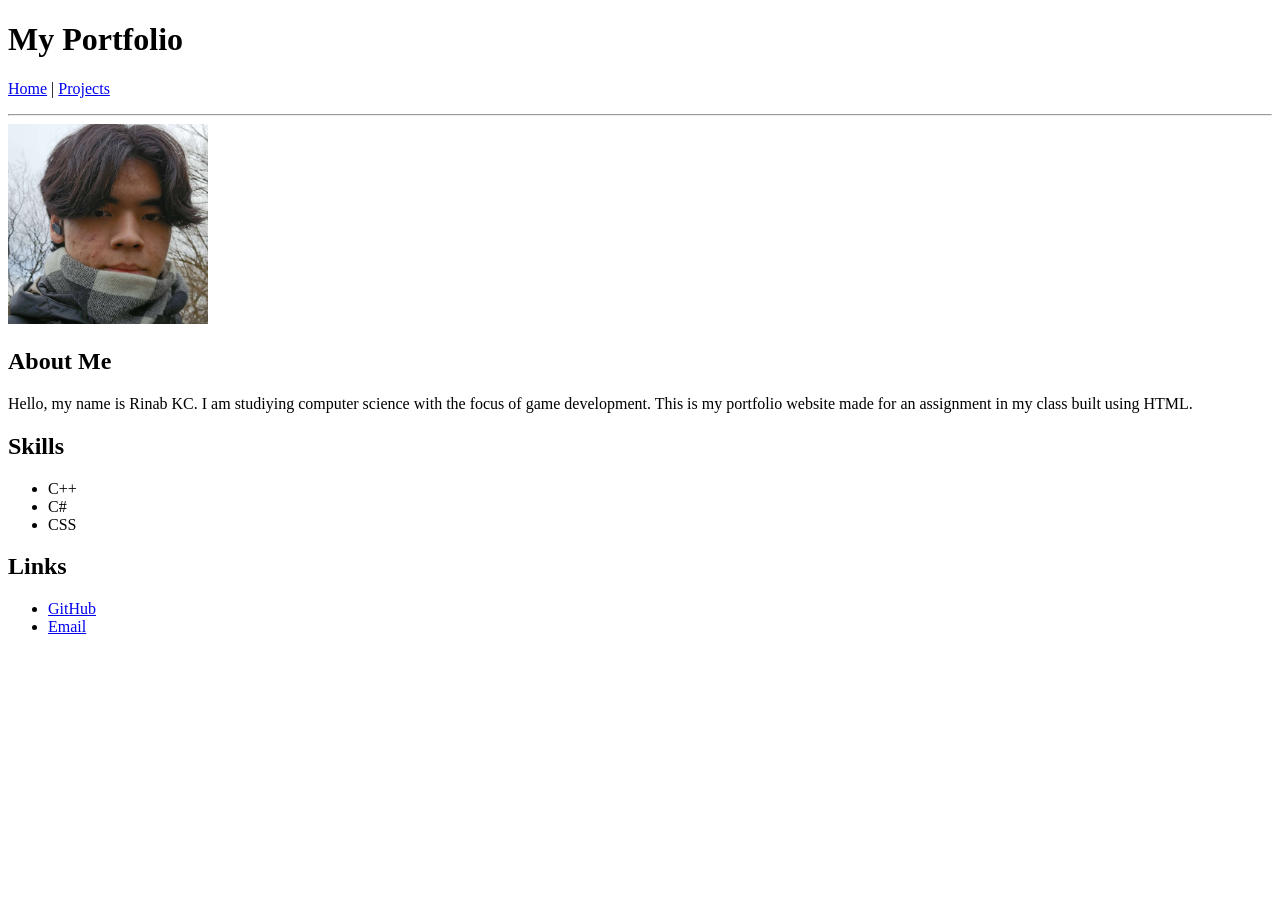
==== index.html @ f9da62ab "Rename port.html to index.html" ====
<!DOCTYPE html>
<html>
<head>
<title>My Portfolio</title>
</head>
<body>

<h1>My Portfolio</h1>

<p><a href="index.html">Home</a> | <a href="projects.html">Projects</a></p>

<hr>

<img src="Screenshot_20251001_205351_Gallery.jpg" width="200" height="200">

<h2>About Me</h2>
<p>Hello, my name is Rinab KC. I am studiying computer science with the focus of game development. This is my portfolio website made for an assignment in my class built using HTML.</p>

<h2>Skills</h2>
<ul>
  <li>C++</li>
  <li>C#</li>
  <li>CSS</li>
</ul>

<h2>Links</h2>
<ul>
  <li><a href="https://github.com/alpacoloco">GitHub</a></li>
  <li><a href="mailto:kc4087@vandals.uidaho.edu">Email</a></li>
</ul>

</body>
</html>
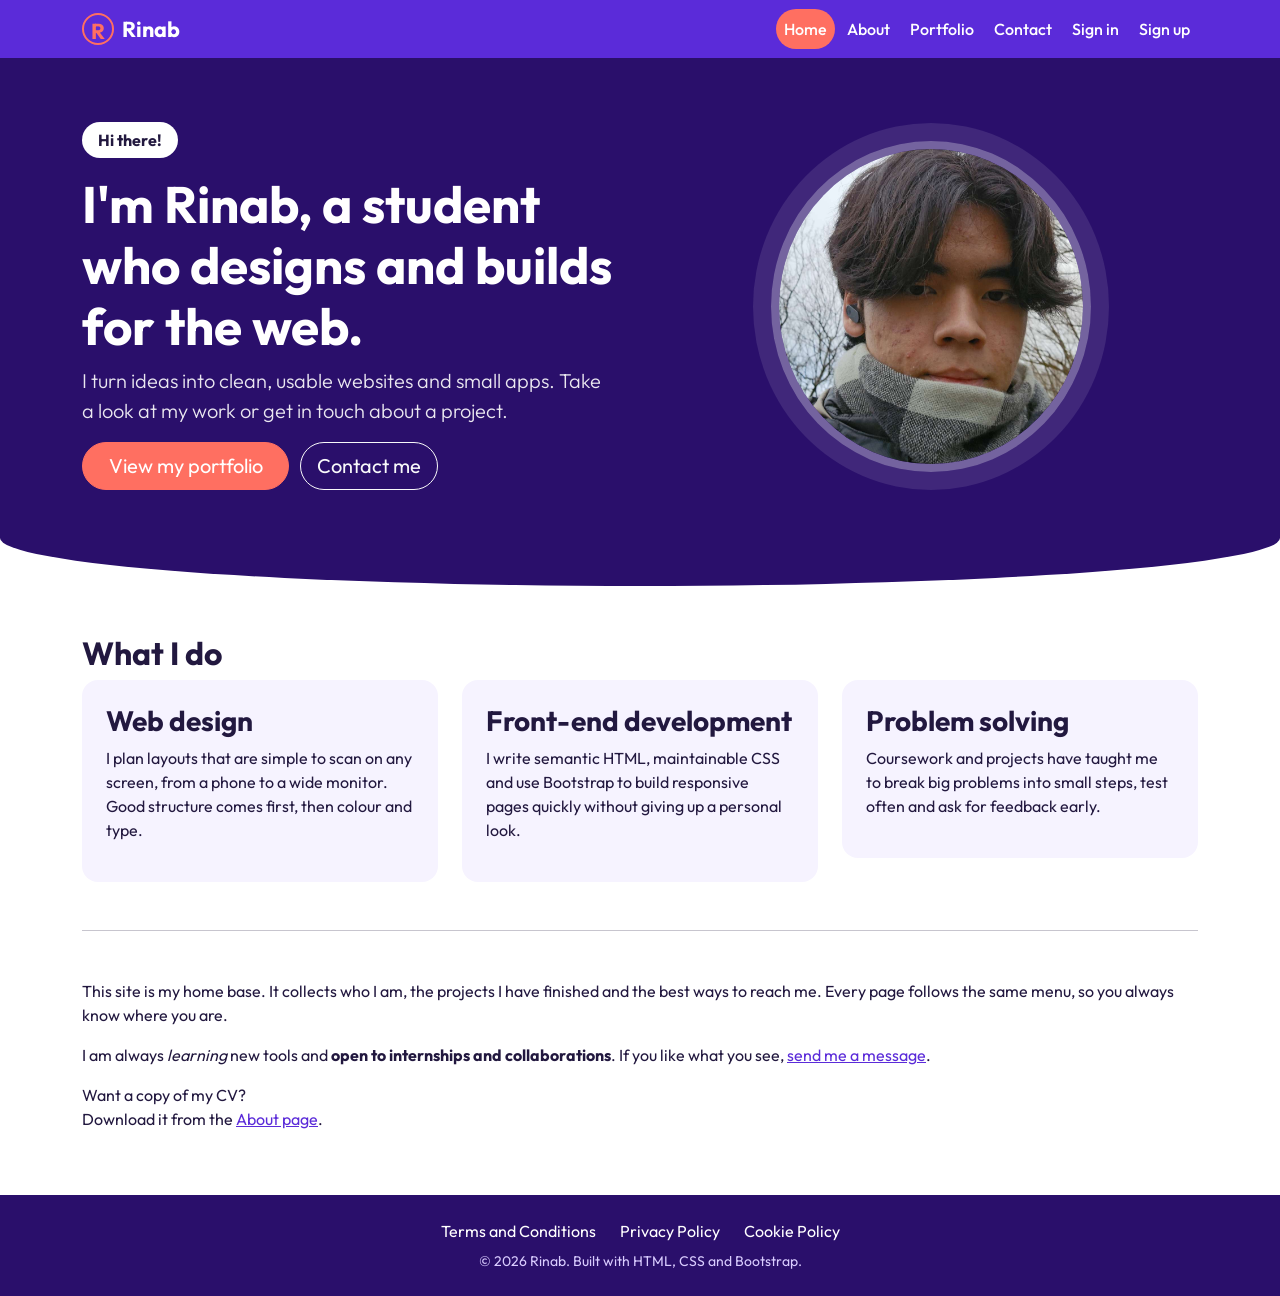
==== commit 0a5b47b1: "Add files via upload" ====
--- a/index.html
+++ b/index.html
@@ -1,33 +1,60 @@
-<!DOCTYPE html>
-<html>
+<html lang="en">
 <head>
-<title>My Portfolio</title>
+<meta charset="UTF-8">
+<meta name="viewport" content="width=device-width, initial-scale=1">
+<meta name="description" content="Rinab's personal portfolio website">
+<title>Home | Rinab</title>
+<link href="https://cdn.jsdelivr.net/npm/bootstrap@5.3.3/dist/css/bootstrap.min.css" rel="stylesheet">
+<link rel="preconnect" href="https://fonts.googleapis.com">
+<link href="https://fonts.googleapis.com/css2?family=Outfit:wght@400;500;600;700&display=swap" rel="stylesheet">
+<link href="style.css" rel="stylesheet">
 </head>
 <body>
-
-<h1>My Portfolio</h1>
-
-<p><a href="index.html">Home</a> | <a href="projects.html">Projects</a></p>
-
-<hr>
-
-<img src="Screenshot_20251001_205351_Gallery.jpg" width="200" height="200">
-
-<h2>About Me</h2>
-<p>Hello, my name is Rinab KC. I am studiying computer science with the focus of game development. This is my portfolio website made for an assignment in my class built using HTML.</p>
-
-<h2>Skills</h2>
-<ul>
-  <li>C++</li>
-  <li>C#</li>
-  <li>CSS</li>
-</ul>
-
-<h2>Links</h2>
-<ul>
-  <li><a href="https://github.com/alpacoloco">GitHub</a></li>
-  <li><a href="mailto:kc4087@vandals.uidaho.edu">Email</a></li>
-</ul>
-
+<header class="site-header">
+<nav class="navbar navbar-expand-lg navbar-dark">
+<div class="container">
+<a class="navbar-brand" href="index.html"><span class="logo-mark">R</span> Rinab</a>
+<button class="navbar-toggler" type="button" data-bs-toggle="collapse" data-bs-target="#menu" aria-controls="menu" aria-expanded="false" aria-label="Toggle menu"><span class="navbar-toggler-icon"></span></button>
+<div class="collapse navbar-collapse" id="menu"><ul class="navbar-nav ms-auto gap-lg-1"><li class="nav-item"><a class="nav-link active" href="index.html" aria-current="page">Home</a></li><li class="nav-item"><a class="nav-link" href="about.html">About</a></li><li class="nav-item"><a class="nav-link" href="portfolio.html">Portfolio</a></li><li class="nav-item"><a class="nav-link" href="contact.html">Contact</a></li><li class="nav-item"><a class="nav-link" href="signin.html">Sign in</a></li><li class="nav-item"><a class="nav-link" href="signup.html">Sign up</a></li></ul></div>
+</div>
+</nav>
+</header>
+<main>
+<section class="hero">
+<div class="container">
+<div class="row align-items-center g-5">
+<div class="col-lg-6">
+<p class="hero-hello"><span class="badge rounded-pill">Hi there!</span></p>
+<h1>I'm Rinab, a student who designs and builds for the web.</h1>
+<p class="lead">I turn ideas into clean, usable websites and small apps. Take a look at my work or get in touch about a project.</p>
+<a class="btn btn-coral btn-lg me-2" href="portfolio.html">View my portfolio</a>
+<a class="btn btn-outline-light btn-lg" href="contact.html">Contact me</a>
+</div>
+<div class="col-lg-6 text-center"><img class="avatar" src="Screenshot_20251001_205351_Gallery.jpg" alt="Rinab"><circle cx="100" cy="100" r="100" fill="#ff7a6b"/><circle cx="100" cy="80" r="34" fill="#fff"/><path d="M36 175c8-40 40-58 64-58s56 18 64 58a100 100 0 0 1-128 0z" fill="#fff"/></svg></div>
+</div>
+</div>
+</section>
+<section class="py-5">
+<div class="container">
+<h2>What I do</h2>
+<div class="row g-4">
+<article class="col-md-4"><div class="card-soft"><h3>Web design</h3><p>I plan layouts that are simple to scan on any screen, from a phone to a wide monitor. Good structure comes first, then colour and type.</p></div></article>
+<article class="col-md-4"><div class="card-soft"><h3>Front-end development</h3><p>I write semantic HTML, maintainable CSS and use Bootstrap to build responsive pages quickly without giving up a personal look.</p></div></article>
+<article class="col-md-4"><div class="card-soft"><h3>Problem solving</h3><p>Coursework and projects have taught me to break big problems into small steps, test often and ask for feedback early.</p></div></article>
+</div>
+<hr class="my-5">
+<p>This site is my home base. It collects who I am, the projects I have finished and the best ways to reach me. Every page follows the same menu, so you always know where you are.</p>
+<p>I am always <em>learning</em> new tools and <strong>open to internships and collaborations</strong>. If you like what you see, <a href="contact.html">send me a message</a>.</p>
+<p>Want a copy of my CV?<br>Download it from the <a href="about.html">About page</a>.</p>
+</div>
+</section>
+</main>
+<footer class="site-footer">
+<div class="container text-center">
+<ul class="list-inline mb-2"><li class="list-inline-item"><a class="footer-link" href="terms.html">Terms and Conditions</a></li><li class="list-inline-item"><a class="footer-link" href="privacy.html">Privacy Policy</a></li><li class="list-inline-item"><a class="footer-link" href="cookies.html">Cookie Policy</a></li></ul>
+<p class="mb-0"><small>&copy; 2026 Rinab. Built with HTML, CSS and Bootstrap.</small></p>
+</div>
+</footer>
+<script src="https://cdn.jsdelivr.net/npm/bootstrap@5.3.3/dist/js/bootstrap.bundle.min.js"></script>
 </body>
 </html>
--- a/style.css
+++ b/style.css
@@ -0,0 +1,35 @@
+.site-header,
+.hero,
+.page-banner {
+  background: #5b2bd9;
+}
+:root{--violet:#5b2bd9;--violet-dark:#2a0f6b;--coral:#ff6f61;--ink:#22183f;--soft:#f6f3ff}
+body{font-family:'Outfit',system-ui,sans-serif;color:var(--ink);background:#fff;display:flex;flex-direction:column;min-height:100vh}
+main{flex:1}
+h1,h2,h3{font-weight:700;line-height:1.2}
+a{color:var(--violet)}
+.site-header{background:linear-gradient(135deg,var(--violet),var(--violet))}
+.navbar-brand{font-weight:700;font-size:1.35rem;display:flex;align-items:center;gap:.5rem}
+.logo-mark{display:inline-grid;place-items:center;width:2rem;height:2rem;border-radius:50%;border:2px solid var(--coral);color:var(--coral)}
+.navbar .nav-link{color:#fff;font-weight:500;padding:.5rem 1rem;border-radius:2rem}
+.navbar .nav-link:hover{background:rgba(255,255,255,.15)}
+.navbar .nav-link.active{background:var(--coral);color:#fff}
+.hero,.page-banner{background:linear-gradient(135deg,var(--violet-dark),var(--violet-dark) 100%,#8a55f0);color:#fff}
+.hero{padding:4rem 0 6rem;border-radius:0 0 50% 50%/0 0 3rem 3rem}
+.hero h1{font-size:clamp(2rem,4.5vw,3.2rem)}
+.hero .lead{max-width:34rem;opacity:.9}
+.hero-hello .badge{background:#fff;color:var(--ink);font-size:1rem;padding:.6rem 1rem}
+.avatar{width:min(320px,80%);border:8px solid rgba(255,255,255,.35);border-radius:50%;box-shadow:0 0 0 18px rgba(255,255,255,.1)}
+.page-banner{padding:3rem 0}
+.page-banner h1{font-size:2.4rem}
+.btn-coral{background:var(--coral);border-color:var(--coral);color:#fff;border-radius:2rem;padding-inline:1.6rem}
+.btn-coral:hover,.btn-coral:focus{background:#e85a4c;border-color:#e85a4c;color:#fff}
+.btn-outline-light{border-radius:2rem}
+.card-soft{background:var(--soft);border-radius:1rem;padding:1.5rem}
+.thumb{height:130px;border-radius:.75rem;margin-bottom:1rem;background:linear-gradient(135deg,var(--violet),var(--violet));color:#fff;display:grid;place-items:center;font-size:3rem;font-weight:700}
+.legal{max-width:46rem}
+.site-footer{background:var(--violet-dark);color:#d9ccff;padding:1.5rem 0}
+.footer-link{color:#fff;text-decoration:none;padding:.25rem .5rem;border-radius:.5rem}
+.footer-link:hover{text-decoration:underline}
+.footer-link.active{background:var(--coral)}
+:focus-visible{outline:3px solid var(--coral);outline-offset:2px}
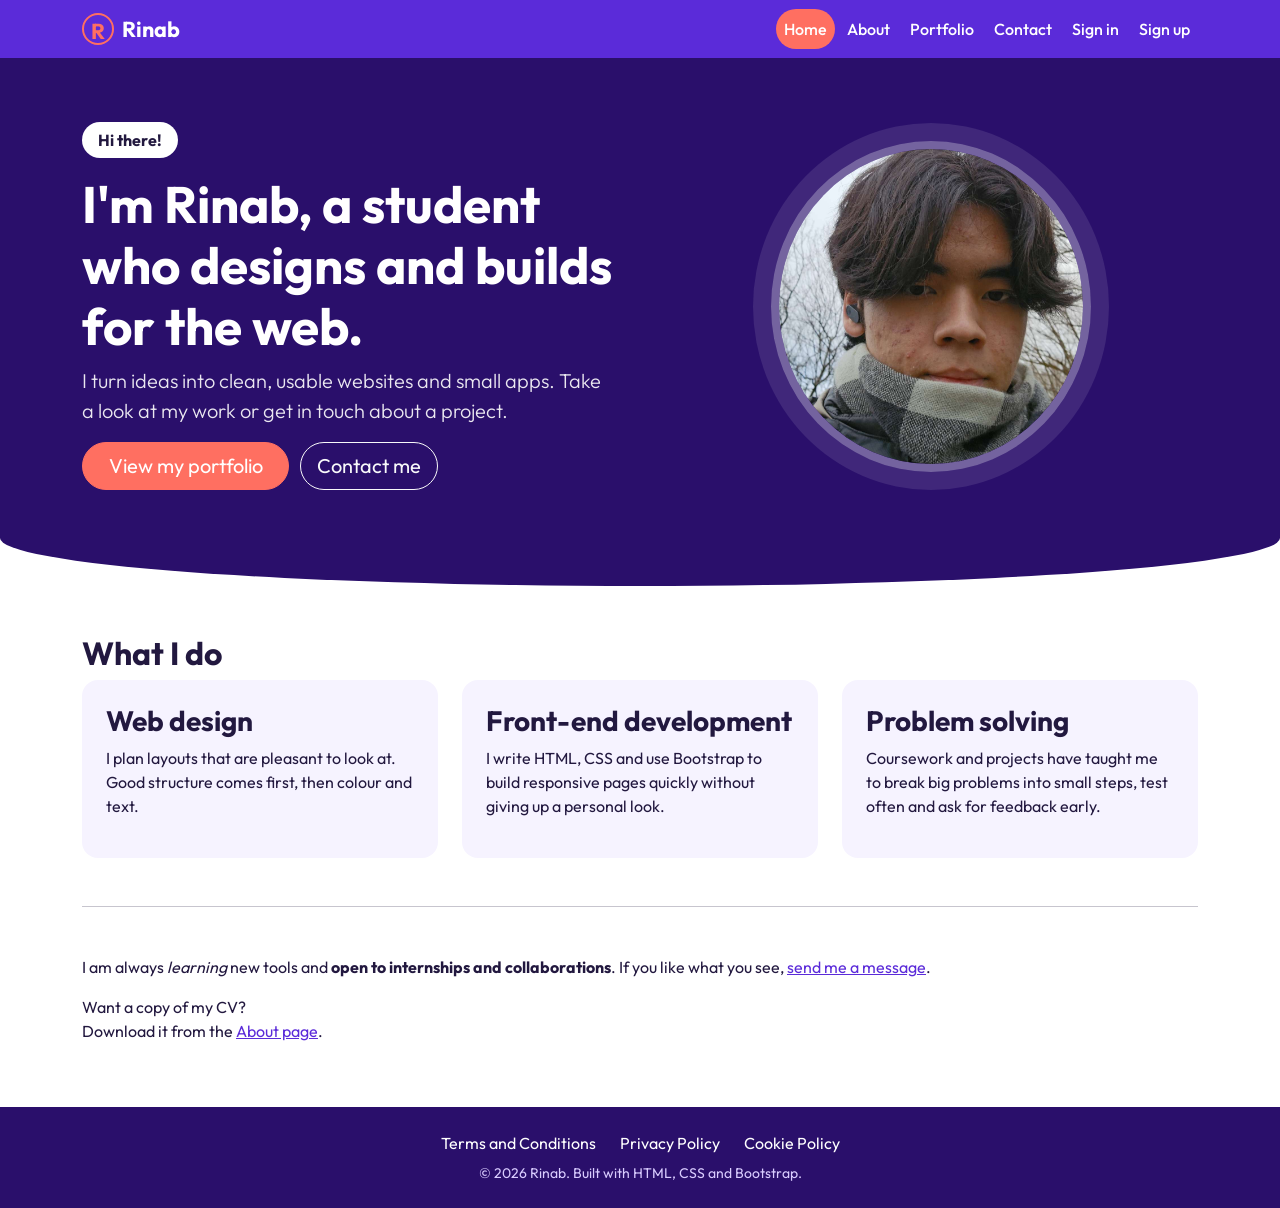
==== commit 180b9909: "Update index.html" ====
--- a/index.html
+++ b/index.html
@@ -38,12 +38,11 @@
 <div class="container">
 <h2>What I do</h2>
 <div class="row g-4">
-<article class="col-md-4"><div class="card-soft"><h3>Web design</h3><p>I plan layouts that are simple to scan on any screen, from a phone to a wide monitor. Good structure comes first, then colour and type.</p></div></article>
-<article class="col-md-4"><div class="card-soft"><h3>Front-end development</h3><p>I write semantic HTML, maintainable CSS and use Bootstrap to build responsive pages quickly without giving up a personal look.</p></div></article>
+<article class="col-md-4"><div class="card-soft"><h3>Web design</h3><p>I plan layouts that are pleasant to look at. Good structure comes first, then colour and text.</p></div></article>
+<article class="col-md-4"><div class="card-soft"><h3>Front-end development</h3><p>I write HTML, CSS and use Bootstrap to build responsive pages quickly without giving up a personal look.</p></div></article>
 <article class="col-md-4"><div class="card-soft"><h3>Problem solving</h3><p>Coursework and projects have taught me to break big problems into small steps, test often and ask for feedback early.</p></div></article>
 </div>
 <hr class="my-5">
-<p>This site is my home base. It collects who I am, the projects I have finished and the best ways to reach me. Every page follows the same menu, so you always know where you are.</p>
 <p>I am always <em>learning</em> new tools and <strong>open to internships and collaborations</strong>. If you like what you see, <a href="contact.html">send me a message</a>.</p>
 <p>Want a copy of my CV?<br>Download it from the <a href="about.html">About page</a>.</p>
 </div>
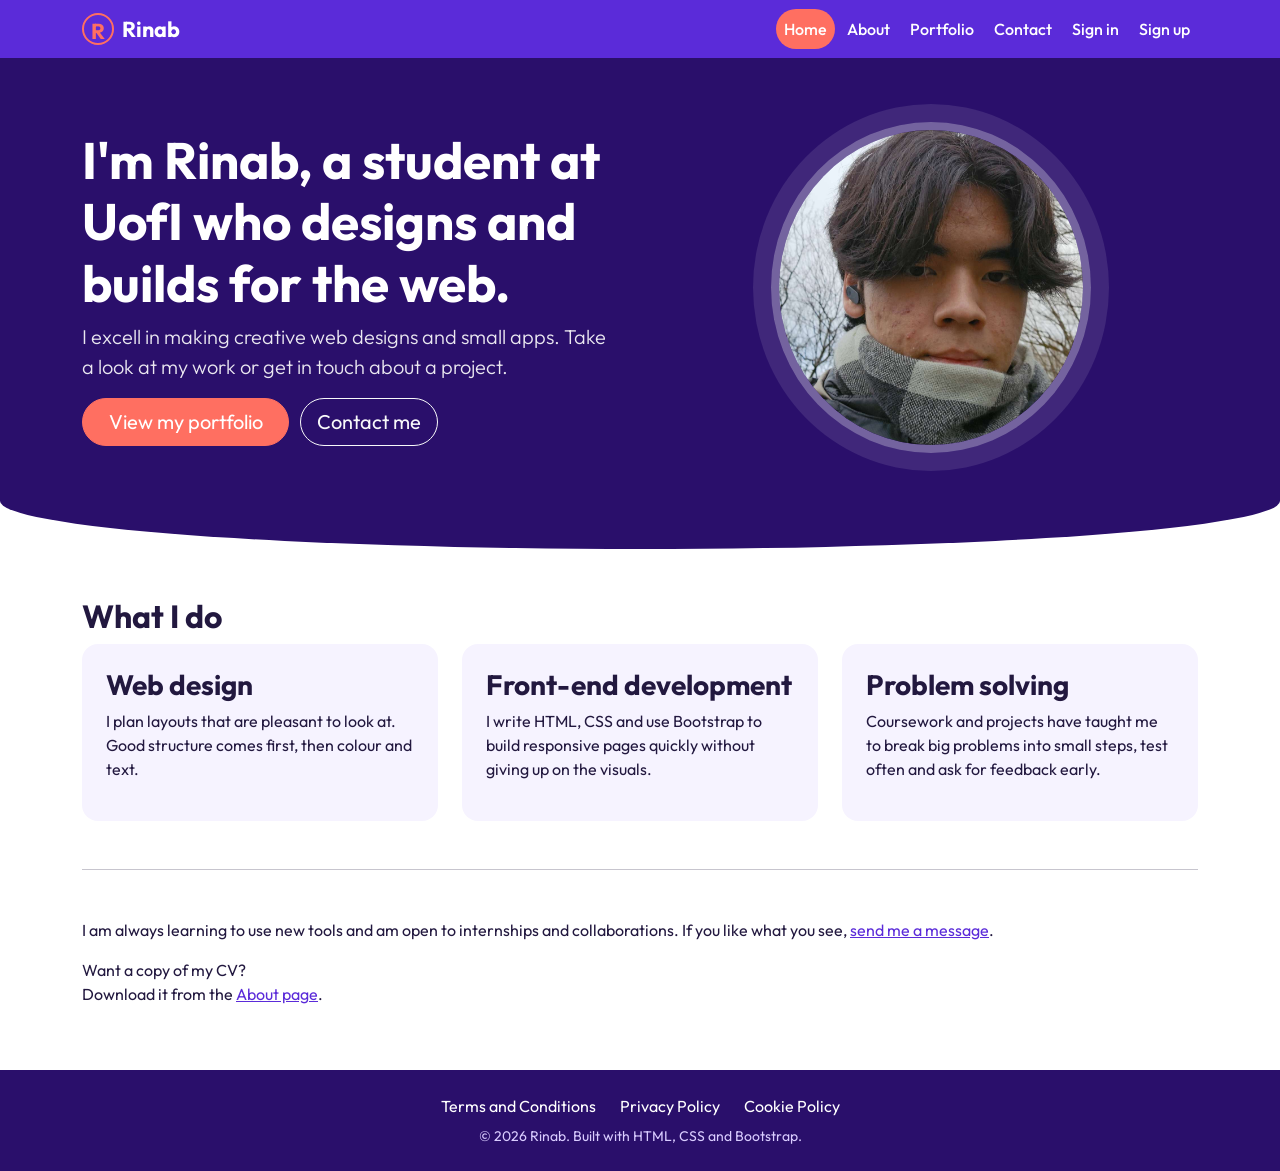
==== commit 0fd2b130: "fix" ====
--- a/index.html
+++ b/index.html
@@ -24,9 +24,8 @@
 <div class="container">
 <div class="row align-items-center g-5">
 <div class="col-lg-6">
-<p class="hero-hello"><span class="badge rounded-pill">Hi there!</span></p>
-<h1>I'm Rinab, a student who designs and builds for the web.</h1>
-<p class="lead">I turn ideas into clean, usable websites and small apps. Take a look at my work or get in touch about a project.</p>
+<h1>I'm Rinab, a student at UofI who designs and builds for the web.</h1>
+<p class="lead">I excell in making creative web designs and small apps. Take a look at my work or get in touch about a project.</p>
 <a class="btn btn-coral btn-lg me-2" href="portfolio.html">View my portfolio</a>
 <a class="btn btn-outline-light btn-lg" href="contact.html">Contact me</a>
 </div>
@@ -39,11 +38,11 @@
 <h2>What I do</h2>
 <div class="row g-4">
 <article class="col-md-4"><div class="card-soft"><h3>Web design</h3><p>I plan layouts that are pleasant to look at. Good structure comes first, then colour and text.</p></div></article>
-<article class="col-md-4"><div class="card-soft"><h3>Front-end development</h3><p>I write HTML, CSS and use Bootstrap to build responsive pages quickly without giving up a personal look.</p></div></article>
+<article class="col-md-4"><div class="card-soft"><h3>Front-end development</h3><p>I write HTML, CSS and use Bootstrap to build responsive pages quickly without giving up on the visuals.</p></div></article>
 <article class="col-md-4"><div class="card-soft"><h3>Problem solving</h3><p>Coursework and projects have taught me to break big problems into small steps, test often and ask for feedback early.</p></div></article>
 </div>
 <hr class="my-5">
-<p>I am always <em>learning</em> new tools and <strong>open to internships and collaborations</strong>. If you like what you see, <a href="contact.html">send me a message</a>.</p>
+<p>I am always learning to use new tools and am open to internships and collaborations. If you like what you see, <a href="contact.html">send me a message</a>.</p>
 <p>Want a copy of my CV?<br>Download it from the <a href="about.html">About page</a>.</p>
 </div>
 </section>
